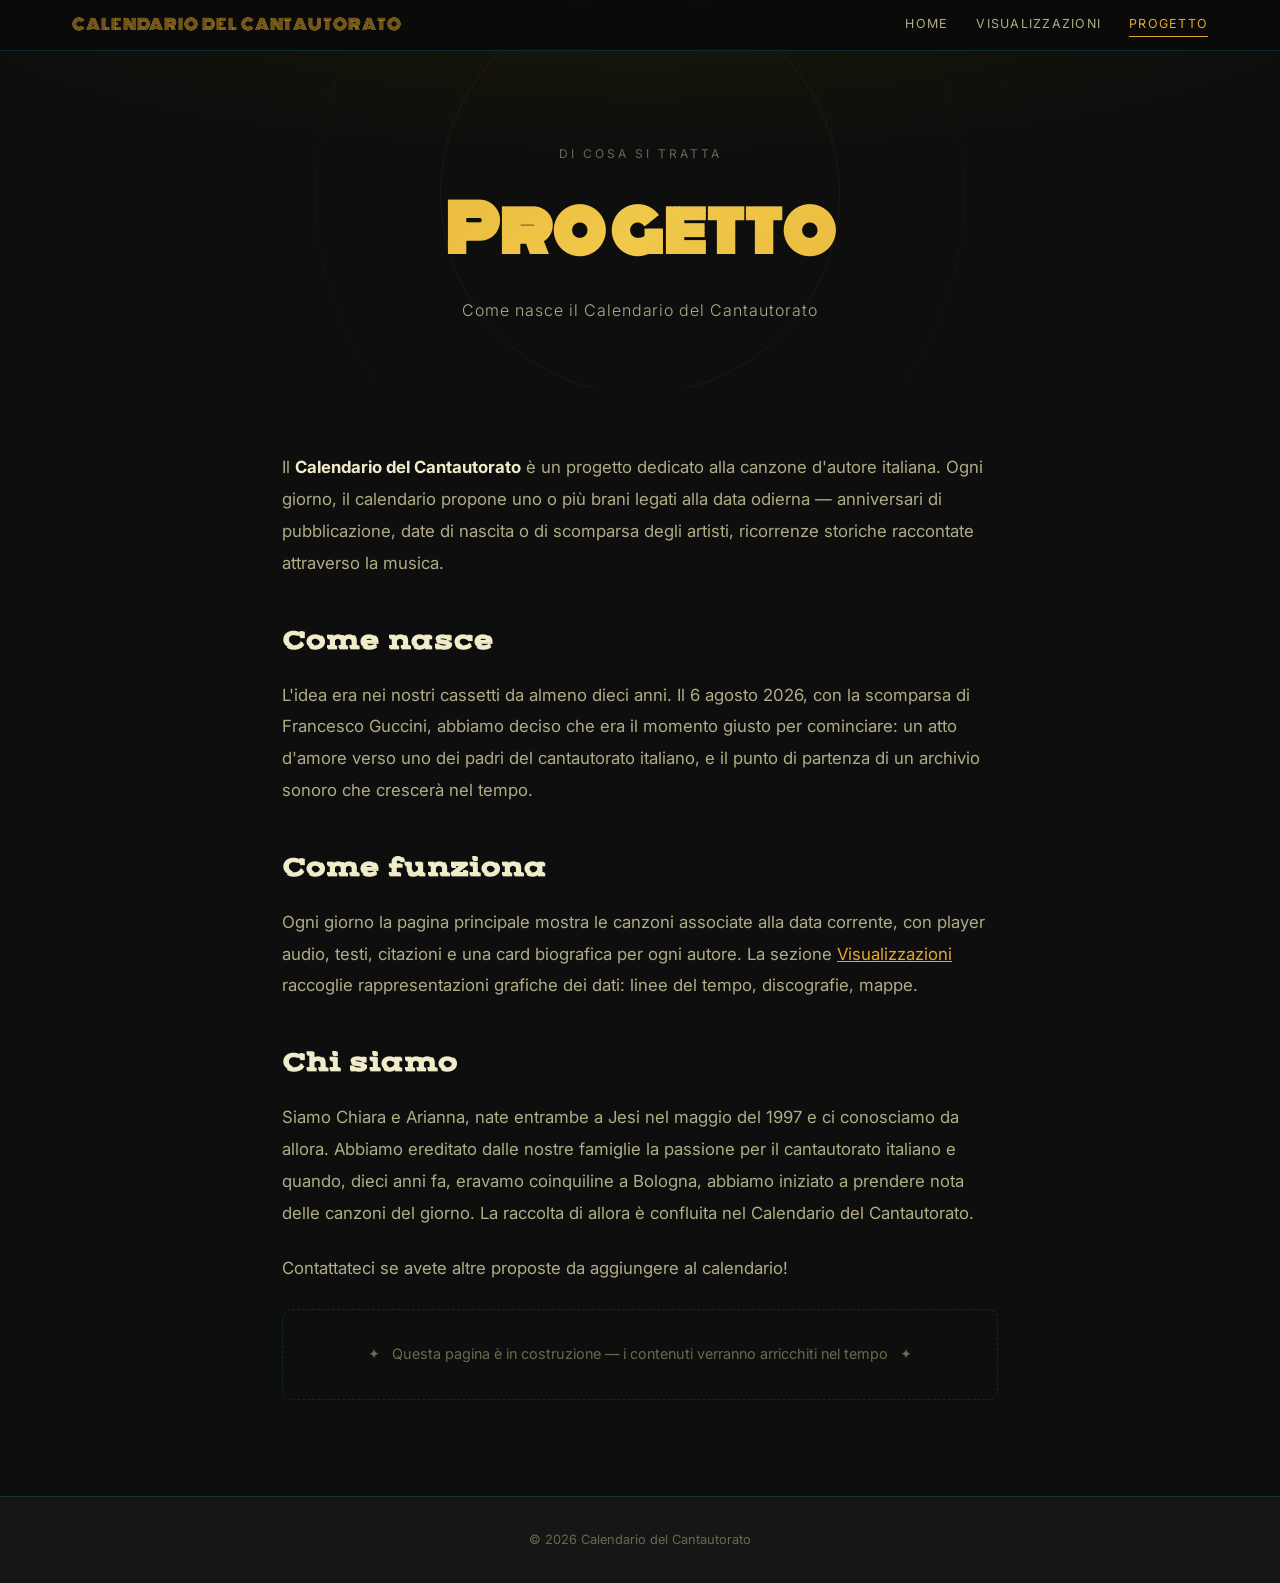
==== about.html @ c232b2f2 "update" ====
<!DOCTYPE html>
<html lang="it">
<head>
  <meta charset="UTF-8">
  <meta name="viewport" content="width=device-width, initial-scale=1.0">
  <title>Progetto — Calendario del Cantautorato</title>
  <link rel="preconnect" href="https://fonts.googleapis.com">
  <link rel="preconnect" href="https://fonts.gstatic.com" crossorigin>
  <link href="https://fonts.googleapis.com/css2?family=Playfair+Display:ital,wght@0,400;0,700;0,900;1,400&family=Inter:wght@300;400;500;600&display=swap" rel="stylesheet">
  <link rel="stylesheet" href="style.css">
</head>
<body>

  <!-- HEADER sempre visibile nelle pagine secondarie -->
  <header class="site-header site-header--static" id="site-header">
    <div class="header-inner">
      <a href="index.html" class="header-logo">Calendario del Cantautorato</a>
      <nav class="header-nav" aria-label="Navigazione principale">
        <a href="index.html" class="nav-link">Home</a>
        <a href="visualizzazioni.html" class="nav-link">Visualizzazioni</a>
        <a href="about.html" class="nav-link nav-link--active">Progetto</a>
      </nav>
    </div>
  </header>

  <!-- HERO compatto -->
  <section class="page-hero" aria-label="Intestazione pagina">
    <div class="page-hero__rings hero-rings" aria-hidden="true">
      <div class="ring ring--1"></div>
      <div class="ring ring--2"></div>
    </div>
    <p class="page-hero__eyebrow">Di cosa si tratta</p>
    <h1 class="page-hero__title">Progetto</h1>
    <p class="page-hero__sub">Come nasce il Calendario del Cantautorato</p>
  </section>

  <!-- CONTENUTO -->
  <main>
    <div class="about-section">

      <p>
        Il <strong style="color:var(--text)">Calendario del Cantautorato</strong> è un progetto dedicato alla canzone d'autore italiana.
        Ogni giorno, il calendario propone uno o più brani legati alla data odierna —
        anniversari di pubblicazione, date di nascita o di scomparsa degli artisti,
        ricorrenze storiche raccontate attraverso la musica.
      </p>

      <h2>Come nasce</h2>
      <p>
        L'idea era nei nostri cassetti da almeno dieci anni.
        Il 6 agosto 2026, con la scomparsa di Francesco Guccini, abbiamo deciso che era il momento giusto
        per cominciare: un atto d'amore verso uno dei padri del cantautorato italiano,
        e il punto di partenza di un archivio sonoro che crescerà nel tempo.
      </p>

      <h2>Come funziona</h2>
      <p>
        Ogni giorno la pagina principale mostra le canzoni associate alla data corrente,
        con player audio, testi, citazioni e una card biografica per ogni autore.
        La sezione <a href="visualizzazioni.html" style="color:var(--gold)">Visualizzazioni</a>
        raccoglie rappresentazioni grafiche dei dati: linee del tempo, discografie, mappe.
      </p>

      <h2>Chi siamo</h2>
      <p>
        Siamo Chiara e Arianna, nate entrambe a Jesi nel maggio del 1997 e ci conosciamo
        da allora. Abbiamo ereditato dalle nostre famiglie la passione per il cantautorato
        italiano e quando, dieci anni fa, eravamo coinquiline a Bologna, abbiamo iniziato
        a prendere nota delle canzoni del giorno. La raccolta di allora è confluita nel
        Calendario del Cantautorato.
      </p>
      <p>
        Contattateci se avete altre proposte da aggiungere al calendario!
      </p>

      <div class="about-placeholder">
        ✦ &nbsp; Questa pagina è in costruzione — i contenuti verranno arricchiti nel tempo &nbsp; ✦
      </div>

    </div>
  </main>

  <!-- FOOTER -->
  <footer class="site-footer">
    <p>© 2026 Calendario del Cantautorato</p>
  </footer>

</body>
</html>
---- style.css ----
/* ============================================================
   CALENDARIO DEL CANTAUTORATO — stylesheet
   ============================================================ */

@import url('https://fonts.googleapis.com/css2?family=Monoton&family=Vast+Shadow&family=Playfair+Display:ital,wght@0,400;0,700;1,400&family=Inter:wght@300;400;500;600&display=swap');

/* ---- PALETTE & TOKENS ---- */
:root {
  /* brand palette */
  --teal:       #058789;
  --dark-olive: #3F4439;
  --mustard:    #E3A72F;
  --orange-red: #D54B1A;
  --cream:      #F0ECC9;

  /* surfaces */
  --bg:         #0e0e0e;
  --bg-surface: #161616;
  --bg-card:    #1e1e1e;

  /* aliases per il codice esistente */
  --gold:       var(--mustard);
  --gold-dim:   rgba(227,167,47,.22);
  --gold-glow:  rgba(227,167,47,.07);
  --amber:      var(--orange-red);

  /* testo */
  --text:       var(--cream);
  --text-2:     #b0ac86;
  --text-3:     #6a6850;

  /* funzionali */
  --red:        var(--orange-red);
  --green:      #1ed760;      /* brand Spotify — invariato */
  --border:     rgba(5,135,137,.28);
  --shadow:     0 8px 40px rgba(0,0,0,.45);
  --font-main:      'Monoton', cursive;         /* titoli super-principali */
  --font-secondary: 'Vast Shadow', serif;       /* titoli secondari        */
  --font-serif:     'Playfair Display', Georgia, serif; /* corsivo/citazioni */
  --font-body:      'Inter', system-ui, sans-serif;

  --radius:     10px;
  --ease-out:   cubic-bezier(.22,1,.36,1);
  --slot-h:     80px;         /* must match SLOT_H in roulette.js */
}

/* ---- RESET ---- */
*, *::before, *::after { box-sizing: border-box; margin: 0; padding: 0; }
html { scroll-behavior: smooth; }

body {
  background: var(--bg);
  color: var(--text);
  font-family: 'Inter', system-ui, sans-serif;
  font-size: 16px;
  line-height: 1.7;
  overflow-x: hidden;
}

/* ============================================================
   SITE HEADER
   ============================================================ */
.site-header {
  position: fixed;
  top: 0; left: 0; right: 0;
  z-index: 100;
  background: rgba(10,10,10,.92);
  backdrop-filter: blur(14px);
  border-bottom: 1px solid var(--border);
  transform: translateY(-100%);
  transition: transform .4s var(--ease-out);
  pointer-events: none;
}
.site-header.visible {
  transform: translateY(0);
  pointer-events: auto;
}
.header-inner {
  max-width: 1200px;
  margin: 0 auto;
  padding: .75rem 2rem;
  display: flex;
  align-items: center;
  justify-content: space-between;
}
.header-logo {
  font-family: var(--font-main);
  font-size: .95rem;
  color: var(--mustard);
  letter-spacing: .06em;
  text-transform: uppercase;
  text-decoration: none;
  white-space: nowrap;
}
.header-date {
  font-size: .8rem;
  color: var(--text-2);
  white-space: nowrap;
}

/* ---- NAV ---- */
.header-nav {
  display: flex;
  align-items: center;
  gap: 1.75rem;
}
.nav-link {
  color: var(--text-2);
  text-decoration: none;
  font-size: .78rem;
  letter-spacing: .1em;
  text-transform: uppercase;
  padding-bottom: 2px;
  border-bottom: 1px solid transparent;
  transition: color .25s, border-color .25s;
}
.nav-link:hover,
.nav-link--active {
  color: var(--mustard);
  border-bottom-color: var(--mustard);
}

/* Header sempre visibile (pagine secondarie) */
.site-header--static {
  transform: translateY(0) !important;
  pointer-events: auto !important;
}

/* ============================================================
   HERO
   ============================================================ */
.hero {
  min-height: 100vh;
  display: flex;
  align-items: center;
  justify-content: center;
  position: relative;
  background: radial-gradient(ellipse 70% 55% at 50% 42%, #1a1a0e 0%, var(--bg) 72%);
  overflow: hidden;
}

/* grain texture anni 70 */
.hero-noise {
  position: absolute;
  inset: 0;
  background-image: url("data:image/svg+xml,%3Csvg viewBox='0 0 200 200' xmlns='http://www.w3.org/2000/svg'%3E%3Cfilter id='n'%3E%3CfeTurbulence type='fractalNoise' baseFrequency='.65' numOctaves='4' stitchTiles='stitch'/%3E%3C/filter%3E%3Crect width='100%25' height='100%25' filter='url(%23n)' opacity='.055'/%3E%3C/svg%3E");
  background-size: 200px 200px;
  pointer-events: none;
}

/* angoli decorativi (quarti di cerchio) */
.hero::before,
.hero::after {
  content: '';
  position: absolute;
  pointer-events: none;
}
.hero::before {
  width: 280px; height: 280px;
  top: -140px; right: -140px;
  border-radius: 50%;
  border: 3px solid rgba(5,135,137,.4);
}
.hero::after {
  width: 200px; height: 200px;
  bottom: -100px; left: -100px;
  border-radius: 50%;
  border: 3px solid rgba(227,167,47,.3);
}

/* ---- SVG archi stile anni 70 ---- */
.hero-decor {
  position: absolute;
  inset: 0;
  width: 100%; height: 100%;
  pointer-events: none;
  overflow: visible;
}

/* wrapper rotante per ogni arco — gestisce solo la rotazione continua */
.hdec-arc-wrap {
  animation: arc-spin-slow 40s linear infinite;
}
.hdec-arc-wrap--1 { animation-duration: 36s; }
.hdec-arc-wrap--2 { animation-duration: 48s; }
.hdec-arc-wrap--3 { animation-duration: 28s; }
.hdec-arc-wrap--4 { animation-duration: 64s; }
.hdec-arc-wrap--5 { animation-duration: 96s; }

@keyframes arc-spin-slow {
  from { transform: translate(450px, 450px) rotate(0deg)   translate(-450px, -450px); }
  to   { transform: translate(450px, 450px) rotate(360deg) translate(-450px, -450px); }
}

/* tutti gli archi: partono invisibili e si "tracciano" — nessun transform CSS (usa SVG attribute) */
.hdec-arc {
  fill: none;
  stroke-dashoffset: var(--arc-len, 9999);
  animation: arc-draw 1.9s var(--ease-out) both;
}

/* Arco 1 — mustard — 240° — r 400 — circ≈2513 — arc≈1675 */
.hdec-arc--1 {
  --arc-len: 1675;
  stroke: var(--mustard);
  stroke-width: 4;
  stroke-dasharray: 1675 838;
  opacity: .5;
  animation-delay: 0s;
}
/* Arco 2 — teal — 180° — r 310 — circ≈1948 — arc≈974 */
.hdec-arc--2 {
  --arc-len: 974;
  stroke: var(--teal);
  stroke-width: 5;
  stroke-dasharray: 974 974;
  opacity: .65;
  animation-delay: .2s;
}
/* Arco 3 — orange-red — 300° — r 215 — circ≈1351 — arc≈1126 */
.hdec-arc--3 {
  --arc-len: 1126;
  stroke: var(--orange-red);
  stroke-width: 6;
  stroke-dasharray: 1126 225;
  opacity: .55;
  animation-delay: .38s;
}
/* Arco 4 — cream — 130° — r 128 — circ≈804 — arc≈290 */
.hdec-arc--4 {
  --arc-len: 290;
  stroke: var(--cream);
  stroke-width: 3;
  stroke-dasharray: 290 514;
  opacity: .4;
  animation-delay: .55s;
}
/* Arco 5 — teal — cerchio completo sottile esterno — r 440 */
.hdec-arc--5 {
  --arc-len: 2765;
  stroke: var(--teal);
  stroke-width: 2;
  stroke-dasharray: 2765 0;
  opacity: .22;
  animation-delay: .1s;
  animation-duration: 2.5s;
}

/* punto centrale */
.hdec-center {
  fill: var(--mustard);
  opacity: 0;
  animation: fade-in .5s var(--ease-out) 1s both;
}

/* raggi radiali — piccole tacche attorno all'anello esterno */
.hdec-spoke {
  stroke: var(--mustard);
  stroke-width: 2.5;
  opacity: 0;
  animation: fade-in .6s var(--ease-out) 1.2s both;
}

/* VINILE: g esterno — solo fade-in, nessun transform */
.hdec-vinyl {
  opacity: 0;
  animation: fade-in .8s var(--ease-out) 1s both;
}

/* g interno — solo rotazione continua, nessuna opacity */
.hdec-vinyl-spin {
  animation: vinyl-spin 24s linear infinite;
}

@keyframes vinyl-spin {
  from { transform: translate(450px, 450px) rotate(0deg)   translate(-450px, -450px); }
  to   { transform: translate(450px, 450px) rotate(360deg) translate(-450px, -450px); }
}

/* Etichetta centrale — compare ma non ruota */
.hdec-vinyl-label {
  opacity: 0;
  animation: fade-in .8s var(--ease-out) 1s both;
}

@keyframes arc-draw {
  from { stroke-dashoffset: var(--arc-len, 9999); }
  to   { stroke-dashoffset: 0; }
}

/* ---- anelli pulsanti (usati anche nelle pagine secondarie) ---- */
.hero-rings { position: absolute; inset: 0; pointer-events: none; }
.ring {
  position: absolute;
  border-radius: 50%;
  border: 1px solid var(--gold-dim);
  top: 50%; left: 50%;
  transform: translate(-50%, -50%);
  animation: ring-pulse 6s ease-in-out infinite;
}
.ring--1 { width: 400px; height: 400px; animation-delay: 0s; }
.ring--2 { width: 650px; height: 650px; animation-delay: 1.5s; opacity: .5; }
.ring--3 { width: 900px; height: 900px; animation-delay: 3s;   opacity: .25; }

@keyframes ring-pulse {
  0%, 100% { opacity: .3; transform: translate(-50%,-50%) scale(1); }
  50%       { opacity: .7; transform: translate(-50%,-50%) scale(1.03); }
}

.hero-content {
  position: relative;
  z-index: 1;
  text-align: center;
  padding: 2rem;
  animation: fade-up .8s var(--ease-out) both;
}

.hero-eyebrow {
  font-size: .8rem;
  letter-spacing: .25em;
  text-transform: uppercase;
  color: var(--text-3);
  margin-bottom: 1.25rem;
}

/* ---- ROULETTE ---- */
.roulette-wrap {
  display: inline-flex;
  align-items: center;
  gap: .5rem;
  margin-bottom: 2rem;
}

.roulette-slot {
  width: 90px;
  height: var(--slot-h);
  position: relative;
  overflow: hidden;
  background: rgba(227,167,47,.05);
  border: 1px solid rgba(227,167,47,.28);
  border-radius: 8px;
  box-shadow: 0 0 24px rgba(227,167,47,.07), inset 0 0 20px rgba(0,0,0,.25);
}
.roulette-slot--month { width: 130px; }
.roulette-slot--year  { width: 110px; }

.slot-mask {
  position: absolute;
  left: 0; right: 0;
  height: 35%;
  z-index: 2;
  pointer-events: none;
}
.slot-mask--top    { top: 0;    background: linear-gradient(to bottom, var(--bg) 0%, transparent 100%); }
.slot-mask--bottom { bottom: 0; background: linear-gradient(to top,   var(--bg) 0%, transparent 100%); }

.roulette-track {
  display: flex;
  flex-direction: column;
  will-change: transform;
}

.slot-item {
  height: var(--slot-h);
  display: flex;
  align-items: center;
  justify-content: center;
  font-family: var(--font-secondary);
  font-size: 2rem;
  font-weight: 700;
  color: var(--mustard);
  text-shadow: 0 0 18px rgba(227,167,47,.4);
  flex-shrink: 0;
  user-select: none;
}

.slot-sep {
  font-size: 2rem;
  color: var(--mustard);
  font-weight: 700;
  opacity: .4;
  line-height: 1;
}

.hero-sub {
  font-size: clamp(.9rem, 2vw, 1.1rem);
  color: var(--text-2);
  letter-spacing: .08em;
  font-weight: 300;
  margin-bottom: 2.5rem;
}

.hero-cta {
  display: inline-flex;
  flex-direction: column;
  align-items: center;
  gap: .6rem;
  color: var(--text-2);
  text-decoration: none;
  font-size: .8rem;
  letter-spacing: .15em;
  text-transform: uppercase;
  transition: color .3s;
}
.hero-cta:hover { color: var(--mustard); }

.cta-arrow {
  display: block;
  width: 22px; height: 22px;
  border-right: 2px solid currentColor;
  border-bottom: 2px solid currentColor;
  transform: rotate(45deg);
  animation: bounce-down 2s ease-in-out infinite;
}

@keyframes bounce-down {
  0%, 100% { transform: rotate(45deg) translateY(0); }
  50%       { transform: rotate(45deg) translateY(6px); }
}

/* ============================================================
   PAGINE SECONDARIE — hero compatto
   ============================================================ */
.page-hero {
  padding: 9rem 2rem 4rem;
  text-align: center;
  background: radial-gradient(ellipse 70% 50% at 50% 0%, #181808 0%, var(--bg) 80%);
  position: relative;
  overflow: hidden;
}
.page-hero__rings {
  position: absolute;
  inset: 0;
  pointer-events: none;
  opacity: .35;
}
.page-hero__rings .ring { animation-duration: 8s; }
.page-hero__eyebrow {
  font-size: .75rem;
  letter-spacing: .25em;
  text-transform: uppercase;
  color: var(--text-3);
  margin-bottom: .75rem;
}
.page-hero__title {
  font-family: var(--font-main);
  font-size: clamp(2.2rem, 5vw, 4rem);
  font-weight: 900;
  background: linear-gradient(135deg, var(--mustard) 0%, #f0c84a 50%, var(--mustard) 100%);
  -webkit-background-clip: text;
  -webkit-text-fill-color: transparent;
  background-clip: text;
  margin-bottom: .75rem;
}
.page-hero__sub {
  color: var(--text-2);
  font-size: 1rem;
  font-weight: 300;
  letter-spacing: .06em;
}

/* ============================================================
   LOADING STATE
   ============================================================ */
.loading-state {
  display: flex;
  flex-direction: column;
  align-items: center;
  justify-content: center;
  min-height: 30vh;
  gap: 1rem;
  color: var(--text-2);
  padding: 4rem 2rem;
}
.spinner {
  width: 38px; height: 38px;
  border: 3px solid rgba(227,167,47,.12);
  border-top-color: var(--mustard);
  border-radius: 50%;
  animation: spin .8s linear infinite;
}
@keyframes spin { to { transform: rotate(360deg); } }

/* ============================================================
   SONG SECTIONS
   ============================================================ */
.song-section {
  min-height: 100vh;
  padding: 6rem 2rem 5rem;
  display: flex;
  align-items: center;
  position: relative;
  border-top: 1px solid var(--border);
}
.song-section:nth-child(even) { background: var(--bg-surface); }

.song-number {
  position: absolute;
  top: 1.5rem; left: 1.5rem;
  font-family: var(--font-secondary);
  font-size: clamp(5rem, 12vw, 10rem);
  font-weight: 900;
  color: rgba(227,167,47,.05);
  line-height: 1;
  user-select: none;
  pointer-events: none;
}

.song-inner {
  max-width: 1200px;
  margin: 0 auto;
  width: 100%;
  display: grid;
  grid-template-columns: 1fr 300px;
  gap: 3rem;
  align-items: start;
}

.song-main {
  display: flex;
  flex-direction: column;
  gap: 2rem;
}

.song-title {
  font-family: var(--font-main);
  font-size: clamp(2rem, 4.5vw, 3.5rem);
  font-weight: 700;
  line-height: 1.15;
  color: var(--text);
  margin-bottom: .4rem;
}

.song-author {
  font-size: 1.05rem;
  color: var(--mustard);
  font-weight: 500;
  letter-spacing: .04em;
}

.song-quote {
  padding: 1.25rem 1.5rem 1.25rem 2rem;
  border-left: 3px solid var(--mustard);
  background: var(--gold-glow);
  border-radius: 0 8px 8px 0;
  position: relative;
}
.song-quote::before {
  content: '\201C';
  position: absolute;
  top: -.6rem; left: .8rem;
  font-size: 4.5rem;
  color: var(--mustard);
  opacity: .2;
  font-family: 'Playfair Display', Georgia, serif;
  line-height: 1;
}
.song-quote p {
  font-style: italic;
  font-size: 1.05rem;
  color: var(--text-2);
  line-height: 1.85;
}

.song-comment {
  font-size: .975rem;
  color: var(--text-2);
  line-height: 1.85;
}

.song-links { display: flex; gap: .75rem; flex-wrap: wrap; }

.song-link {
  display: inline-flex;
  align-items: center;
  gap: .45rem;
  padding: .5rem 1.1rem;
  border-radius: 6px;
  font-size: .8rem;
  font-weight: 500;
  text-decoration: none;
  letter-spacing: .06em;
  transition: background .25s, border-color .25s;
}
.song-link.yt {
  background: rgba(213,75,26,.1);
  color: var(--orange-red);
  border: 1px solid rgba(213,75,26,.25);
}
.song-link.yt:hover {
  background: rgba(213,75,26,.2);
  border-color: rgba(213,75,26,.45);
}
.song-link.sp {
  background: rgba(30,215,96,.08);
  color: var(--green);
  border: 1px solid rgba(30,215,96,.2);
}
.song-link.sp:hover {
  background: rgba(30,215,96,.18);
  border-color: rgba(30,215,96,.4);
}

.song-players { display: flex; flex-direction: column; gap: 1.25rem; }

.youtube-wrap {
  position: relative;
  width: 100%;
  padding-bottom: 56.25%;
  border-radius: var(--radius);
  overflow: hidden;
  background: #000;
  border: 1px solid var(--border);
}
.youtube-wrap iframe,
.youtube-wrap > div {
  position: absolute;
  top: 0; left: 0;
  width: 100% !important;
  height: 100% !important;
}

.spotify-wrap {
  border-radius: var(--radius);
  overflow: hidden;
  border: 1px solid var(--border);
}
.spotify-wrap iframe {
  display: block;
  width: 100%;
  height: 152px;
  border: none;
}

/* ---- author card ---- */
.author-card {
  background: var(--bg-card);
  border: 1px solid var(--border);
  border-radius: var(--radius);
  overflow: hidden;
  position: sticky;
  top: 5rem;
  box-shadow: var(--shadow);
}

.author-photo {
  display: block;
  width: 100%;
  aspect-ratio: 1/1;
  object-fit: cover;
  object-position: top center;
}
.author-photo-placeholder {
  width: 100%;
  aspect-ratio: 1/1;
  display: flex;
  align-items: center;
  justify-content: center;
  font-size: 3.5rem;
  background: linear-gradient(135deg, var(--bg-surface), var(--bg-card));
  color: rgba(227,167,47,.2);
}

.author-info { padding: 1.15rem 1.25rem 1.4rem; }

.author-name {
  font-family: var(--font-secondary);
  font-size: 1.15rem;
  font-weight: 700;
  color: var(--text);
  margin-bottom: .75rem;
  line-height: 1.3;
}

.author-dates { display: flex; flex-direction: column; gap: .35rem; }

.author-date {
  display: flex;
  align-items: baseline;
  gap: .5rem;
  font-size: .8rem;
}
.author-date__label {
  color: var(--text-3);
  text-transform: uppercase;
  letter-spacing: .1em;
  font-size: .7rem;
  min-width: 48px;
}
.author-date__value { color: var(--mustard); }

/* ============================================================
   TIMELINE
   ============================================================ */
.timeline-section {
  padding: 4rem 2rem 6rem;
  max-width: 1300px;
  margin: 0 auto;
}
.timeline-section__title {
  font-family: var(--font-secondary);
  font-size: 1.4rem;
  color: var(--text-2);
  margin-bottom: 3rem;
  padding-bottom: 1rem;
  border-bottom: 1px solid var(--border);
  font-weight: 400;
}

.tl-wrapper { display: flex; flex-direction: column; gap: 0; }

.tl-axis-row {
  display: grid;
  grid-template-columns: var(--tl-label-w, 220px) 1fr;
  align-items: end;
  margin-bottom: .35rem;
}
.tl-axis-row--bottom { margin-top: .35rem; margin-bottom: 0; align-items: start; }
.tl-axis { position: relative; height: 28px; }

.tl-tick {
  position: absolute;
  transform: translateX(-50%);
  font-size: .68rem;
  color: var(--text-3);
  letter-spacing: .04em;
  white-space: nowrap;
  display: flex;
  flex-direction: column;
  align-items: center;
  gap: 3px;
}
.tl-tick::before {
  content: '';
  display: block;
  width: 1px; height: 6px;
  background: var(--text-3);
  opacity: .5;
}
.tl-axis-row--bottom .tl-tick { flex-direction: column-reverse; }
.tl-axis-row--bottom .tl-tick::before { order: -1; }

.tl-row {
  display: grid;
  grid-template-columns: var(--tl-label-w, 220px) 1fr;
  align-items: center;
  padding: .6rem 0;
  border-top: 1px solid rgba(5,135,137,.08);
  cursor: pointer;
  transition: background .2s;
  border-radius: 6px;
}
.tl-row:hover { background: rgba(227,167,47,.05); }

.tl-label {
  display: flex;
  align-items: center;
  gap: .7rem;
  padding-right: 1.25rem;
  min-width: 0;
}
.tl-photo {
  width: 38px; height: 38px;
  border-radius: 50%;
  object-fit: cover;
  object-position: top center;
  border: 1px solid var(--border);
  flex-shrink: 0;
}
.tl-photo-placeholder {
  width: 38px; height: 38px;
  border-radius: 50%;
  background: var(--bg-card);
  border: 1px solid var(--border);
  display: flex;
  align-items: center;
  justify-content: center;
  font-size: .9rem;
  color: var(--text-3);
  flex-shrink: 0;
}
.tl-name {
  font-size: .85rem;
  color: var(--text);
  font-weight: 500;
  line-height: 1.3;
  white-space: nowrap;
  overflow: hidden;
  text-overflow: ellipsis;
}

.tl-track {
  position: relative;
  height: 44px;
  display: flex;
  align-items: center;
}
.tl-track::before {
  content: '';
  position: absolute;
  left: 0; right: 0;
  height: 1px;
  background: rgba(5,135,137,.12);
}
.tl-decade-line {
  position: absolute;
  top: 0; bottom: 0;
  width: 1px;
  background: rgba(5,135,137,.07);
  pointer-events: none;
}

.tl-bar {
  position: absolute;
  height: 10px;
  border-radius: 5px;
  left: var(--tl-start);
  width: var(--tl-width);
  background: linear-gradient(90deg, var(--mustard) 0%, var(--orange-red) 100%);
  box-shadow: 0 0 12px rgba(227,167,47,.22);
  display: flex;
  align-items: center;
  justify-content: space-between;
}
.tl-bar--alive {
  background: linear-gradient(90deg, var(--mustard) 0%, var(--orange-red) 75%, rgba(213,75,26,.15) 100%);
}

.tl-bar-dot {
  width: 12px; height: 12px;
  border-radius: 50%;
  background: var(--bg);
  border: 2px solid var(--mustard);
  flex-shrink: 0;
  position: relative;
  z-index: 1;
}
.tl-bar-dot--end   { border-color: var(--cream); background: var(--orange-red); }
.tl-bar-dot--alive { border-color: var(--teal); background: transparent; border-style: dashed; }

.tl-bar-year {
  position: absolute;
  font-size: .62rem;
  color: var(--text-3);
  white-space: nowrap;
  top: 14px;
}
.tl-bar-year--start { left: 0; }
.tl-bar-year--end   { right: 0; transform: translateX(50%); }

/* ============================================================
   MODAL cantautore
   ============================================================ */
.modal-overlay {
  position: fixed;
  inset: 0;
  background: rgba(0,0,0,.82);
  backdrop-filter: blur(7px);
  z-index: 200;
  display: flex;
  align-items: center;
  justify-content: center;
  padding: 1.5rem;
  opacity: 0;
  pointer-events: none;
  transition: opacity .3s var(--ease-out);
}
.modal-overlay.open { opacity: 1; pointer-events: auto; }

.modal-card {
  background: var(--bg-card);
  border: 1px solid var(--border);
  border-radius: 16px;
  box-shadow: var(--shadow);
  width: 100%;
  max-width: 480px;
  overflow: hidden;
  transform: translateY(24px) scale(.97);
  transition: transform .35s var(--ease-out);
  position: relative;
}
.modal-overlay.open .modal-card { transform: translateY(0) scale(1); }

.modal-close {
  position: absolute;
  top: .9rem; right: .9rem;
  width: 32px; height: 32px;
  border-radius: 50%;
  border: 1px solid var(--border);
  background: rgba(10,10,10,.8);
  color: var(--text-2);
  font-size: 1.1rem;
  cursor: pointer;
  display: flex;
  align-items: center;
  justify-content: center;
  z-index: 1;
  transition: background .2s, color .2s;
}
.modal-close:hover { background: var(--mustard); color: var(--bg); }

.modal-photo {
  width: 100%;
  aspect-ratio: 1 / 1;
  object-fit: cover;
  object-position: top center;
  display: block;
}
.modal-photo-placeholder {
  width: 100%;
  aspect-ratio: 1 / 1;
  background: var(--bg-surface);
  display: flex;
  align-items: center;
  justify-content: center;
  font-size: 3.5rem;
  color: var(--text-3);
}

.modal-body { padding: 1.5rem 1.75rem 2rem; }
.modal-name {
  font-family: var(--font-secondary);
  font-size: 1.7rem;
  font-weight: 700;
  color: var(--text);
  margin-bottom: 1rem;
  line-height: 1.2;
}
.modal-meta { display: flex; flex-direction: column; gap: .5rem; }
.modal-meta-row { display: flex; align-items: baseline; gap: .75rem; font-size: .875rem; }
.modal-meta-label {
  color: var(--text-3);
  text-transform: uppercase;
  font-size: .7rem;
  letter-spacing: .1em;
  min-width: 58px;
}
.modal-meta-value { color: var(--mustard); }

/* ============================================================
   ABOUT
   ============================================================ */
.about-section { max-width: 780px; margin: 0 auto; padding: 4rem 2rem 6rem; }
.about-section p {
  color: var(--text-2);
  line-height: 1.9;
  font-size: 1.05rem;
  margin-bottom: 1.5rem;
}
.about-section h2 {
  font-family: var(--font-secondary);
  font-size: 1.6rem;
  color: var(--text);
  margin-bottom: 1rem;
  margin-top: 2.5rem;
}
.about-placeholder {
  border: 1px dashed var(--border);
  border-radius: var(--radius);
  padding: 2rem;
  color: var(--text-3);
  font-size: .9rem;
  text-align: center;
  margin-top: 1rem;
}

/* ============================================================
   EMPTY STATE
   ============================================================ */
.empty-state {
  display: flex;
  flex-direction: column;
  align-items: center;
  justify-content: center;
  min-height: 50vh;
  text-align: center;
  padding: 4rem 2rem;
  gap: 1rem;
}
.empty-state__icon { font-size: 4rem; color: var(--text-3); }
.empty-state__title {
  font-family: var(--font-secondary);
  font-size: 1.75rem;
  color: var(--text-2);
}
.empty-state__desc { color: var(--text-3); line-height: 1.8; }

/* ============================================================
   FOOTER
   ============================================================ */
.site-footer {
  padding: 2rem;
  text-align: center;
  color: var(--text-3);
  font-size: .8rem;
  border-top: 1px solid var(--border);
  background: var(--bg-surface);
}

/* ============================================================
   SCROLLYTELLING
   ============================================================ */
.sr, .sr-left, .sr-right {
  opacity: 0;
  transition: opacity .7s var(--ease-out), transform .7s var(--ease-out);
}
.sr       { transform: translateY(36px); }
.sr-left  { transform: translateX(-36px); }
.sr-right { transform: translateX(36px); }
.sr.in, .sr-left.in, .sr-right.in { opacity: 1; transform: none; }

.stagger > * {
  opacity: 0;
  transform: translateY(18px);
  transition: opacity .5s var(--ease-out), transform .5s var(--ease-out);
}
.stagger.in > * { opacity: 1; transform: none; }
.stagger.in > *:nth-child(1) { transition-delay: 0s; }
.stagger.in > *:nth-child(2) { transition-delay: .1s; }
.stagger.in > *:nth-child(3) { transition-delay: .2s; }
.stagger.in > *:nth-child(4) { transition-delay: .3s; }
.stagger.in > *:nth-child(5) { transition-delay: .4s; }
.stagger.in > *:nth-child(6) { transition-delay: .5s; }

.song-section .song-header  { transition-delay: 0s; }
.song-section .song-quote   { transition-delay: .1s; }
.song-section .song-comment { transition-delay: .2s; }
.song-section .song-links   { transition-delay: .3s; }
.song-section .song-players { transition-delay: .4s; }
.song-section .author-card  { transition-delay: .15s; }

/* ============================================================
   ANIMAZIONI GLOBALI
   ============================================================ */
@keyframes fade-up {
  from { opacity: 0; transform: translateY(30px); }
  to   { opacity: 1; transform: translateY(0); }
}
@keyframes fade-in {
  from { opacity: 0; }
  to   { opacity: 1; }
}

/* ============================================================
   UTILITY
   ============================================================ */
.hidden { display: none !important; }

/* ============================================================
   RESPONSIVE
   ============================================================ */
/* ---- header responsive ---- */
@media (max-width: 780px) {
  .header-inner {
    flex-wrap: wrap;
    gap: .5rem;
  }
  .header-logo {
    font-size: .75rem;
    letter-spacing: .03em;
  }
  .header-nav { gap: 1.1rem; }
  .nav-link   { font-size: .72rem; letter-spacing: .06em; }
  .header-date { display: none; }
}

@media (max-width: 480px) {
  .header-inner { padding: .6rem 1rem; }
  .header-logo  { font-size: .65rem; }
  .header-nav   { gap: .75rem; }
  .nav-link     { font-size: .68rem; }
}

@media (max-width: 900px) {
  .song-inner { grid-template-columns: 1fr; }
  .song-sidebar { order: -1; }
  .author-card {
    position: static;
    display: grid;
    grid-template-columns: 140px 1fr;
  }
  .author-photo,
  .author-photo-placeholder { aspect-ratio: auto; height: 140px; }
}

@media (max-width: 700px) {
  :root { --tl-label-w: 160px; }
  .tl-axis-row { grid-template-columns: var(--tl-label-w, 160px) 1fr; }
  .tl-row      { grid-template-columns: var(--tl-label-w, 160px) 1fr; }
  .tl-name     { font-size: .78rem; }
}

@media (max-width: 600px) {
  .roulette-slot        { width: 72px; }
  .roulette-slot--month { width: 100px; }
  .roulette-slot--year  { width: 90px; }
  .slot-item            { font-size: 1.5rem; }
  .song-section         { padding: 3.5rem 1rem 3rem; }
  .author-card          { grid-template-columns: 1fr; }
  .author-photo,
  .author-photo-placeholder { height: auto; aspect-ratio: 16/7; }
}

@media (max-width: 500px) {
  :root { --tl-label-w: 130px; }
  .tl-photo, .tl-photo-placeholder { width: 28px; height: 28px; font-size: .7rem; }
  .tl-name { font-size: .72rem; }
}
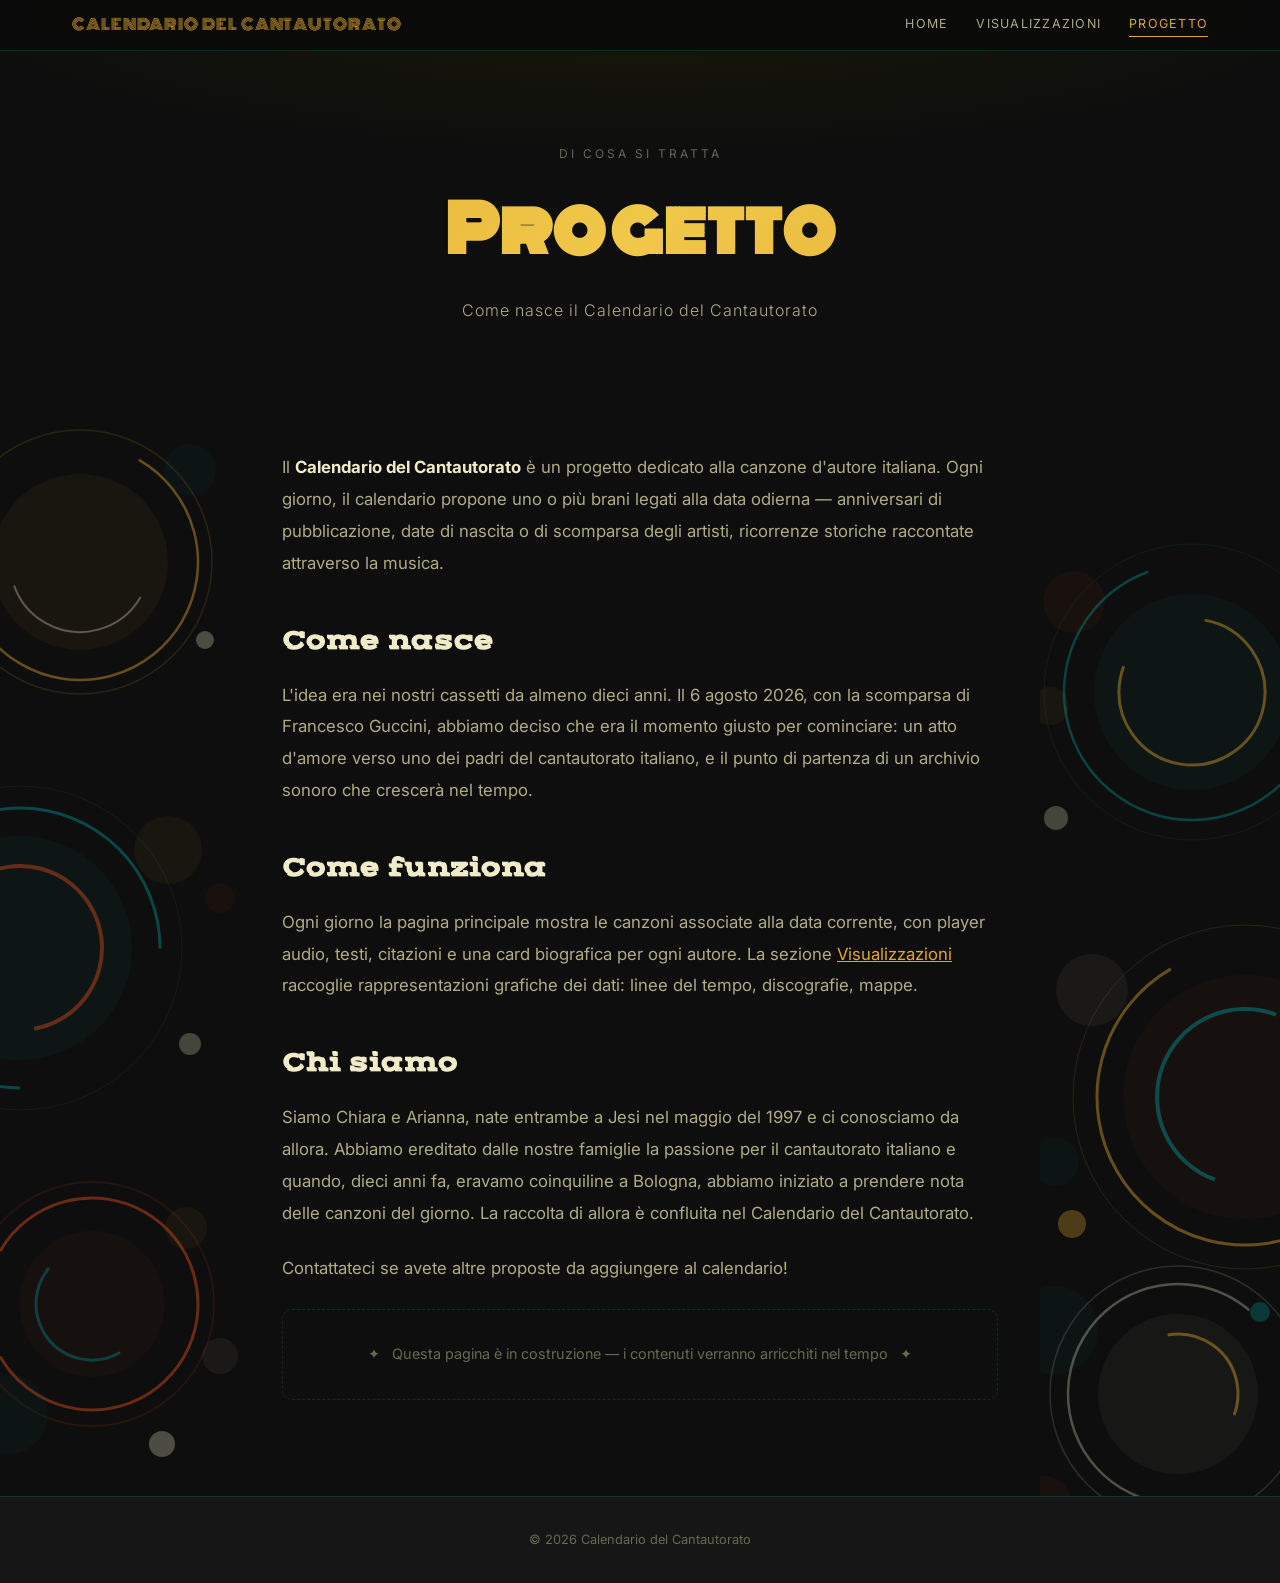
==== commit b980e83c: "update" ====
--- a/about.html
+++ b/about.html
@@ -25,10 +25,7 @@
 
   <!-- HERO compatto -->
   <section class="page-hero" aria-label="Intestazione pagina">
-    <div class="page-hero__rings hero-rings" aria-hidden="true">
-      <div class="ring ring--1"></div>
-      <div class="ring ring--2"></div>
-    </div>
+
     <p class="page-hero__eyebrow">Di cosa si tratta</p>
     <h1 class="page-hero__title">Progetto</h1>
     <p class="page-hero__sub">Come nasce il Calendario del Cantautorato</p>
@@ -36,6 +33,108 @@
 
   <!-- CONTENUTO -->
   <main>
+
+    <!-- Decorazione laterale sinistra -->
+    <div class="side-decor side-decor--left" aria-hidden="true">
+
+      <!-- Cluster L1 — mustard/cream -->
+      <svg class="sd-node" style="top:3%; animation-delay:.2s" viewBox="0 0 240 320" xmlns="http://www.w3.org/2000/svg">
+        <circle cx="80" cy="140" r="88"  class="sd-fill sd-fill--mu"/>
+        <circle cx="80" cy="140" r="132" class="sd-ring" stroke="var(--mustard)" stroke-width="1.5"/>
+        <g class="sd-wrap sd-wrap--a">
+          <circle cx="80" cy="140" r="118" class="sd-arc" stroke="var(--mustard)" stroke-width="2.5" stroke-dasharray="494 247" transform="rotate(-60,80,140)" opacity=".42"/>
+        </g>
+        <g class="sd-wrap sd-wrap--b">
+          <circle cx="80" cy="140" r="70"  class="sd-arc" stroke="var(--cream)"   stroke-width="2"   stroke-dasharray="159 281" transform="rotate(30,80,140)"  opacity=".32"/>
+        </g>
+        <circle cx="190" cy="48"  r="26" class="sd-fill sd-fill--ac" fill="var(--teal)"/>
+        <circle cx="205" cy="218" r="9"  fill="var(--cream)" opacity=".28"/>
+      </svg>
+
+      <!-- Cluster L2 — teal/orange-red -->
+      <svg class="sd-node" style="top:37%; animation-delay:.5s" viewBox="0 0 240 320" xmlns="http://www.w3.org/2000/svg">
+        <circle cx="20"  cy="150" r="112" class="sd-fill sd-fill--tl"/>
+        <circle cx="20"  cy="150" r="162" class="sd-ring" stroke="var(--teal)" stroke-width="1"/>
+        <g class="sd-wrap sd-wrap--c">
+          <circle cx="20"  cy="150" r="140" class="sd-arc" stroke="var(--teal)"       stroke-width="3"   stroke-dasharray="660 220" transform="rotate(90,20,150)"   opacity=".48"/>
+        </g>
+        <g class="sd-wrap sd-wrap--d">
+          <circle cx="20"  cy="150" r="82"  class="sd-arc" stroke="var(--orange-red)" stroke-width="4"   stroke-dasharray="286 229" transform="rotate(-120,20,150)" opacity=".44"/>
+        </g>
+        <circle cx="168" cy="52"  r="34" class="sd-fill sd-fill--ac" fill="var(--mustard)"/>
+        <circle cx="190" cy="246" r="11" fill="var(--cream)" opacity=".25"/>
+        <circle cx="220" cy="100" r="15" class="sd-fill sd-fill--ac" fill="var(--orange-red)"/>
+      </svg>
+
+      <!-- Cluster L3 — orange-red/teal + nuclei multipli -->
+      <svg class="sd-node" style="top:72%; animation-delay:.8s" viewBox="0 0 240 320" xmlns="http://www.w3.org/2000/svg">
+        <circle cx="92"  cy="118" r="73"  class="sd-fill sd-fill--or"/>
+        <circle cx="8"   cy="228" r="40"  class="sd-fill sd-fill--ac" fill="var(--teal)"/>
+        <circle cx="186" cy="42"  r="21"  class="sd-fill sd-fill--ac" fill="var(--mustard)"/>
+        <circle cx="92"  cy="118" r="122" class="sd-ring" stroke="var(--orange-red)" stroke-width="1.5"/>
+        <g class="sd-wrap sd-wrap--e">
+          <circle cx="92"  cy="118" r="106" class="sd-arc" stroke="var(--orange-red)" stroke-width="3" stroke-dasharray="555 111" transform="rotate(-150,92,118)" opacity=".46"/>
+        </g>
+        <g class="sd-wrap sd-wrap--f">
+          <circle cx="92"  cy="118" r="56"  class="sd-arc" stroke="var(--teal)"       stroke-width="3" stroke-dasharray="156 196" transform="rotate(60,92,118)"   opacity=".4"/>
+        </g>
+        <circle cx="162" cy="258" r="13" fill="var(--cream)" opacity=".28"/>
+        <circle cx="220" cy="170" r="18" class="sd-fill sd-fill--ac" fill="var(--cream)"/>
+      </svg>
+
+    </div>
+
+    <!-- Decorazione laterale destra -->
+    <div class="side-decor side-decor--right" aria-hidden="true">
+
+      <!-- Cluster R1 — teal/mustard -->
+      <svg class="sd-node" style="top:16%; animation-delay:.3s" viewBox="0 0 240 320" xmlns="http://www.w3.org/2000/svg">
+        <circle cx="152" cy="126" r="98"  class="sd-fill sd-fill--tl"/>
+        <circle cx="152" cy="126" r="148" class="sd-ring" stroke="var(--teal)" stroke-width="1"/>
+        <g class="sd-wrap sd-wrap--b">
+          <circle cx="152" cy="126" r="128" class="sd-arc" stroke="var(--teal)"    stroke-width="2.5" stroke-dasharray="469 335" transform="rotate(40,152,126)"  opacity=".44"/>
+        </g>
+        <g class="sd-wrap sd-wrap--a">
+          <circle cx="152" cy="126" r="73"  class="sd-arc" stroke="var(--mustard)" stroke-width="3"   stroke-dasharray="357 102" transform="rotate(-80,152,126)" opacity=".42"/>
+        </g>
+        <circle cx="34"  cy="36"  r="31" class="sd-fill sd-fill--ac" fill="var(--orange-red)"/>
+        <circle cx="16"  cy="252" r="12" fill="var(--cream)" opacity=".25"/>
+        <circle cx="10"  cy="140" r="19" class="sd-fill sd-fill--ac" fill="var(--mustard)"/>
+      </svg>
+
+      <!-- Cluster R2 — mustard/orange-red + nuclei multipli -->
+      <svg class="sd-node" style="top:50%; animation-delay:.6s" viewBox="0 0 240 320" xmlns="http://www.w3.org/2000/svg">
+        <circle cx="205" cy="155" r="122" class="sd-fill sd-fill--or"/>
+        <circle cx="52"  cy="48"  r="36"  class="sd-fill sd-fill--ac" fill="var(--cream)"/>
+        <circle cx="15"  cy="220" r="24"  class="sd-fill sd-fill--ac" fill="var(--teal)"/>
+        <circle cx="205" cy="155" r="172" class="sd-ring" stroke="var(--mustard)" stroke-width="1"/>
+        <g class="sd-wrap sd-wrap--c">
+          <circle cx="205" cy="155" r="148" class="sd-arc" stroke="var(--mustard)" stroke-width="3"   stroke-dasharray="697 233" transform="rotate(-30,205,155)"  opacity=".42"/>
+        </g>
+        <g class="sd-wrap sd-wrap--d">
+          <circle cx="205" cy="155" r="88"  class="sd-arc" stroke="var(--teal)"    stroke-width="4"   stroke-dasharray="277 277" transform="rotate(110,205,155)"  opacity=".5"/>
+        </g>
+        <circle cx="32"  cy="282" r="14" fill="var(--mustard)" opacity=".3"/>
+      </svg>
+
+      <!-- Cluster R3 — cream/mustard -->
+      <svg class="sd-node" style="top:78%; animation-delay:.9s" viewBox="0 0 240 320" xmlns="http://www.w3.org/2000/svg">
+        <circle cx="138" cy="142" r="80"  class="sd-fill sd-fill--cr"/>
+        <circle cx="14"  cy="78"  r="44"  class="sd-fill sd-fill--ac" fill="var(--teal)"/>
+        <circle cx="4"   cy="252" r="28"  class="sd-fill sd-fill--ac" fill="var(--orange-red)"/>
+        <circle cx="138" cy="142" r="128" class="sd-ring" stroke="var(--cream)" stroke-width="1.5"/>
+        <g class="sd-wrap sd-wrap--e">
+          <circle cx="138" cy="142" r="110" class="sd-arc" stroke="var(--cream)"   stroke-width="2.5" stroke-dasharray="461 230" transform="rotate(70,138,142)"   opacity=".3"/>
+        </g>
+        <g class="sd-wrap sd-wrap--f">
+          <circle cx="138" cy="142" r="60"  class="sd-arc" stroke="var(--mustard)" stroke-width="3"   stroke-dasharray="126 251" transform="rotate(-100,138,142)" opacity=".42"/>
+        </g>
+        <circle cx="212" cy="260" r="16" fill="var(--mustard)" opacity=".3"/>
+        <circle cx="220" cy="60"  r="10" fill="var(--teal)"    opacity=".35"/>
+      </svg>
+
+    </div>
+
     <div class="about-section">
 
       <p>
--- a/style.css
+++ b/style.css
@@ -435,6 +435,68 @@
   opacity: .35;
 }
 .page-hero__rings .ring { animation-duration: 8s; }
+
+/* ============================================================
+   DECORAZIONE LATERALE — corpo pagine secondarie
+   ============================================================ */
+main { position: relative; }
+
+.side-decor {
+  position: absolute;
+  top: 0;
+  width: 240px;
+  height: 100%;
+  pointer-events: none;
+  overflow: hidden;
+  z-index: 0;
+}
+.side-decor--left  { left: 0; }
+.side-decor--right { right: 0; }
+
+.sd-node {
+  position: absolute;
+  width: 240px;
+  height: 320px;
+  overflow: visible;
+  opacity: 0;
+  animation: fade-in 1.6s var(--ease-out) both;
+}
+
+/* dischi riempiti */
+.sd-fill { transform-box: fill-box; transform-origin: center; }
+.sd-fill--mu { fill: var(--mustard);    fill-opacity: .05; animation: sd-breathe 10s ease-in-out       infinite; }
+.sd-fill--tl { fill: var(--teal);       fill-opacity: .06; animation: sd-breathe 13s ease-in-out  4s   infinite; }
+.sd-fill--or { fill: var(--orange-red); fill-opacity: .04; animation: sd-breathe 16s ease-in-out  8s   infinite; }
+.sd-fill--cr { fill: var(--cream);      fill-opacity: .04; animation: sd-breathe 11s ease-in-out  2s   infinite; }
+.sd-fill--ac { fill-opacity: .05; }
+
+@keyframes sd-breathe {
+  0%, 100% { transform: scale(1);    fill-opacity: .03; }
+  50%       { transform: scale(1.1); fill-opacity: .09; }
+}
+
+/* anelli sottili */
+.sd-ring { fill: none; opacity: .14; }
+
+/* archi */
+.sd-arc { fill: none; }
+
+/* wrapper rotanti */
+.sd-wrap { transform-box: fill-box; transform-origin: center; }
+.sd-wrap--a { animation: sd-spin 44s linear infinite; }
+.sd-wrap--b { animation: sd-spin 29s linear infinite; }
+.sd-wrap--c { animation: sd-spin 60s linear infinite; }
+.sd-wrap--d { animation: sd-spin 21s linear infinite; }
+.sd-wrap--e { animation: sd-spin 70s linear infinite; }
+.sd-wrap--f { animation: sd-spin 36s linear infinite; }
+
+@keyframes sd-spin {
+  from { transform: rotate(0deg); }
+  to   { transform: rotate(360deg); }
+}
+
+@media (max-width: 1100px) { .side-decor { display: none; } }
+
 .page-hero__eyebrow {
   font-size: .75rem;
   letter-spacing: .25em;
@@ -649,6 +711,7 @@
   aspect-ratio: 1/1;
   object-fit: cover;
   object-position: top center;
+  filter: grayscale(100%);
 }
 .author-photo-placeholder {
   width: 100%;
@@ -766,6 +829,7 @@
   object-position: top center;
   border: 1px solid var(--border);
   flex-shrink: 0;
+  filter: grayscale(100%);
 }
 .tl-photo-placeholder {
   width: 38px; height: 38px;
@@ -905,6 +969,7 @@
   object-fit: cover;
   object-position: top center;
   display: block;
+  filter: grayscale(100%);
 }
 .modal-photo-placeholder {
   width: 100%;
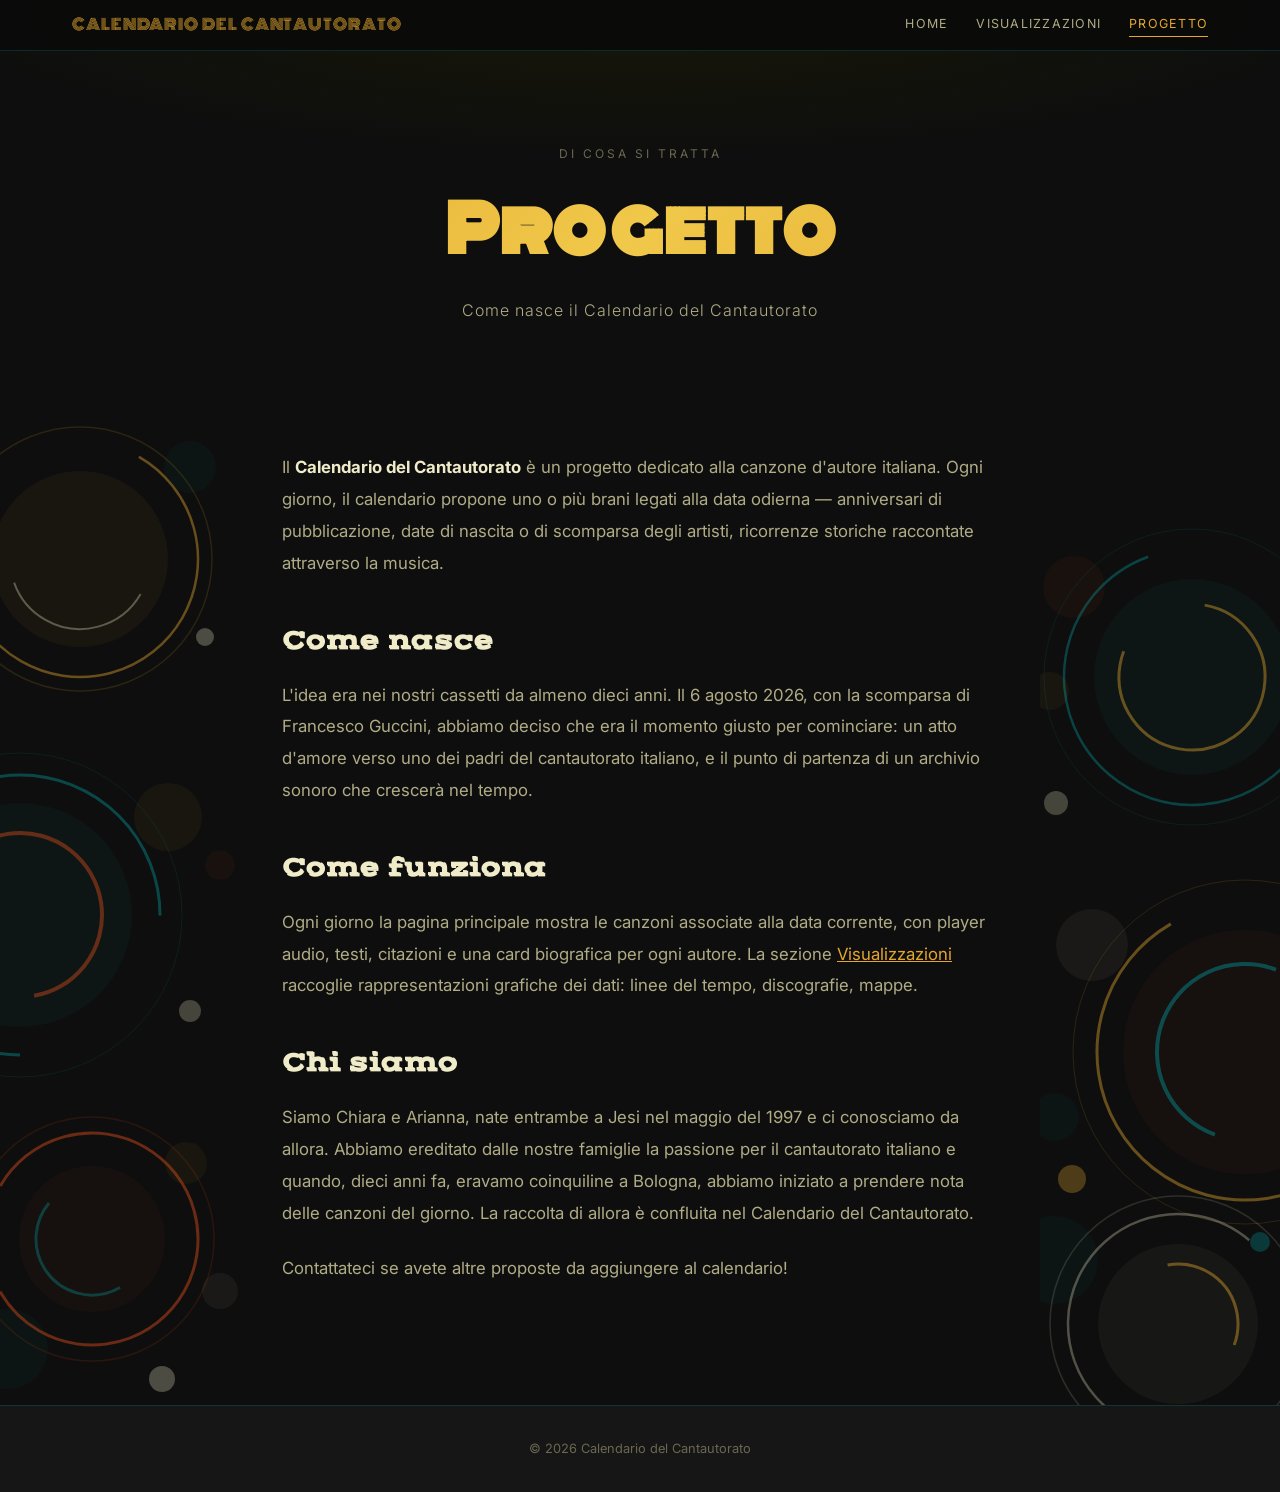
==== commit 10374700: "Update about.html" ====
--- a/about.html
+++ b/about.html
@@ -172,10 +172,6 @@
         Contattateci se avete altre proposte da aggiungere al calendario!
       </p>
 
-      <div class="about-placeholder">
-        ✦ &nbsp; Questa pagina è in costruzione — i contenuti verranno arricchiti nel tempo &nbsp; ✦
-      </div>
-
     </div>
   </main>
 
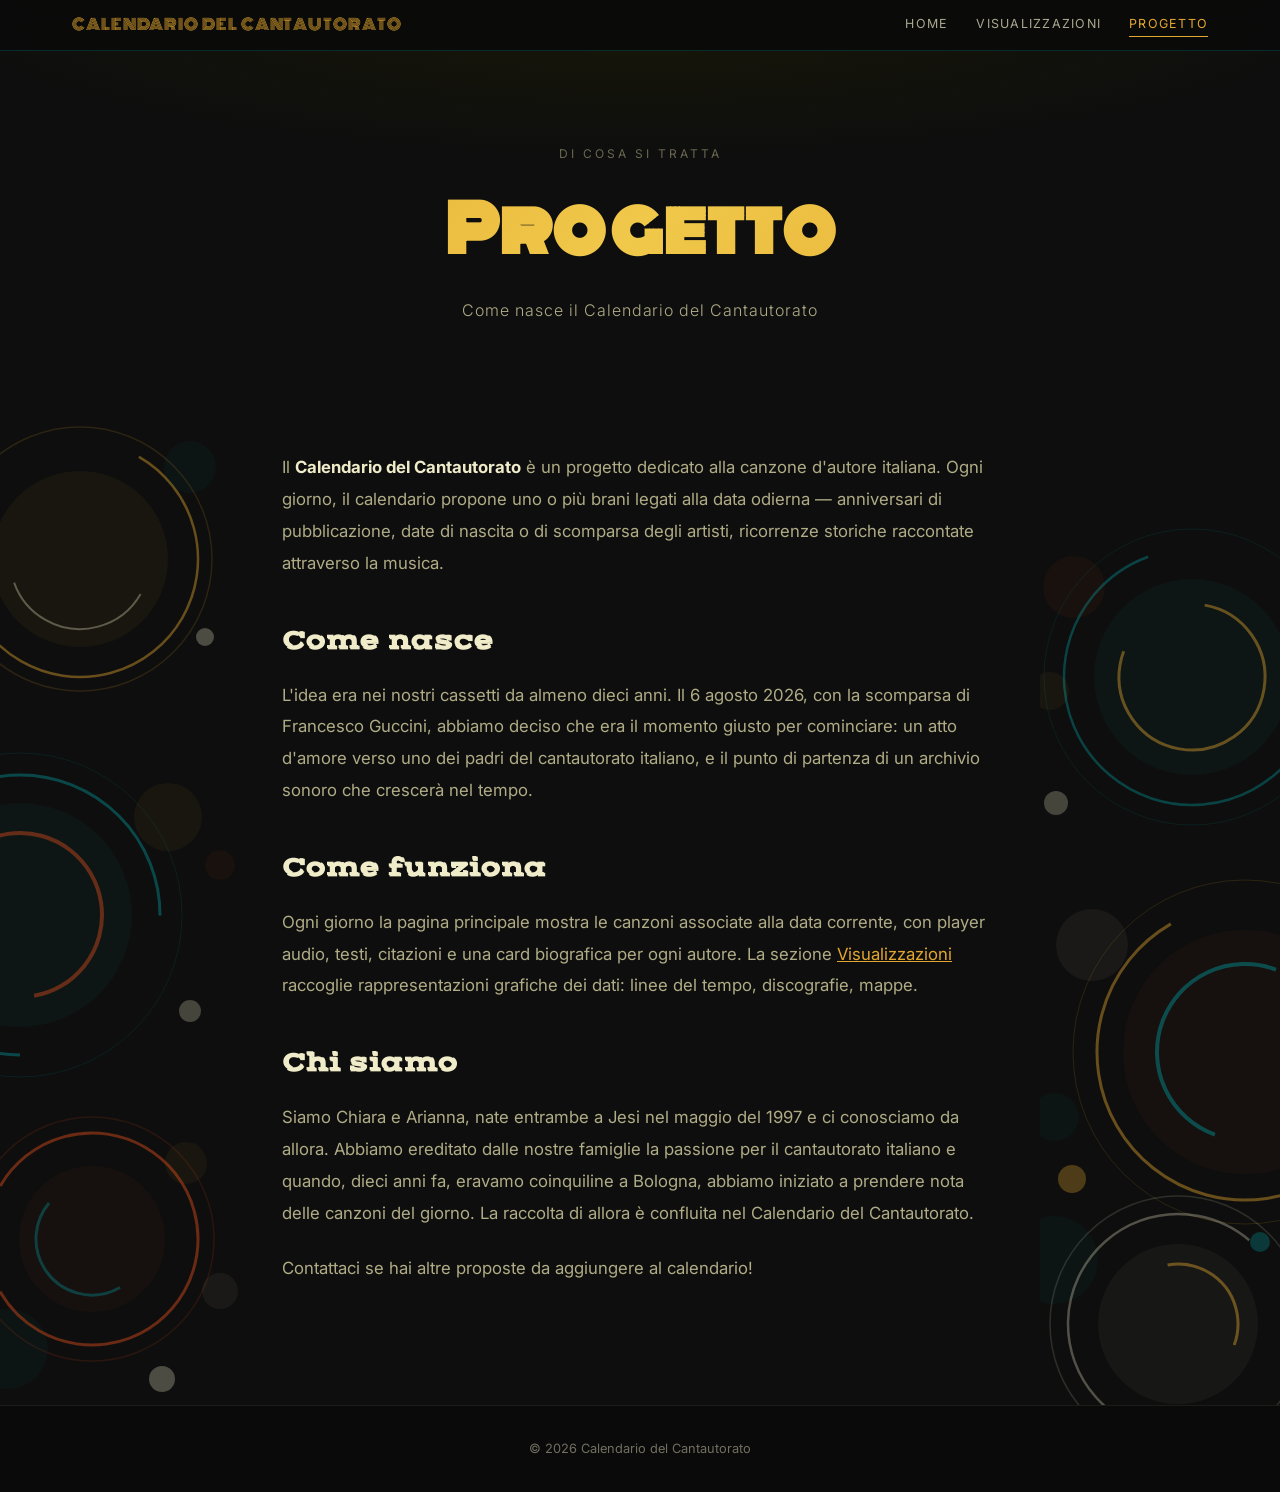
==== commit 33b402d8: "update" ====
--- a/about.html
+++ b/about.html
@@ -169,7 +169,7 @@
         Calendario del Cantautorato.
       </p>
       <p>
-        Contattateci se avete altre proposte da aggiungere al calendario!
+        Contattaci se hai altre proposte da aggiungere al calendario!
       </p>
 
     </div>
--- a/style.css
+++ b/style.css
@@ -16,7 +16,7 @@
   /* surfaces */
   --bg:         #0e0e0e;
   --bg-surface: #161616;
-  --bg-card:    #1e1e1e;
+  --bg-card:    #282828;
 
   /* aliases per il codice esistente */
   --gold:       var(--mustard);
@@ -39,6 +39,7 @@
   --font-serif:     'Playfair Display', Georgia, serif; /* corsivo/citazioni */
   --font-body:      'Inter', system-ui, sans-serif;
 
+  --slot-bg:    rgba(14,14,14,.65);   /* vetro del quadrante: semi-trasparente */
   --radius:     10px;
   --ease-out:   cubic-bezier(.22,1,.36,1);
   --slot-h:     80px;         /* must match SLOT_H in roulette.js */
@@ -86,7 +87,7 @@
 .header-logo {
   font-family: var(--font-main);
   font-size: .95rem;
-  color: var(--mustard);
+  color: #E3A72F;
   letter-spacing: .06em;
   text-transform: uppercase;
   text-decoration: none;
@@ -94,7 +95,7 @@
 }
 .header-date {
   font-size: .8rem;
-  color: var(--text-2);
+  color: rgba(240,236,201,.7);
   white-space: nowrap;
 }
 
@@ -105,7 +106,7 @@
   gap: 1.75rem;
 }
 .nav-link {
-  color: var(--text-2);
+  color: rgba(240,236,201,.7);
   text-decoration: none;
   font-size: .78rem;
   letter-spacing: .1em;
@@ -116,8 +117,8 @@
 }
 .nav-link:hover,
 .nav-link--active {
-  color: var(--mustard);
-  border-bottom-color: var(--mustard);
+  color: #E3A72F;
+  border-bottom-color: #E3A72F;
 }
 
 /* Header sempre visibile (pagine secondarie) */
@@ -310,6 +311,9 @@
 .hero-content {
   position: relative;
   z-index: 1;
+  display: flex;
+  flex-direction: column;
+  align-items: center;
   text-align: center;
   padding: 2rem;
   animation: fade-up .8s var(--ease-out) both;
@@ -327,7 +331,7 @@
 .roulette-wrap {
   display: inline-flex;
   align-items: center;
-  gap: .5rem;
+  gap: 4px;
   margin-bottom: 2rem;
 }
 
@@ -336,10 +340,12 @@
   height: var(--slot-h);
   position: relative;
   overflow: hidden;
-  background: rgba(227,167,47,.05);
-  border: 1px solid rgba(227,167,47,.28);
+  background: var(--slot-bg);
+  backdrop-filter: blur(10px);
+  -webkit-backdrop-filter: blur(10px);
+  border: 2px solid rgba(255,255,255,.6);
   border-radius: 8px;
-  box-shadow: 0 0 24px rgba(227,167,47,.07), inset 0 0 20px rgba(0,0,0,.25);
+  box-shadow: 0 0 0 1px rgba(255,255,255,.15);
 }
 .roulette-slot--month { width: 130px; }
 .roulette-slot--year  { width: 110px; }
@@ -351,8 +357,8 @@
   z-index: 2;
   pointer-events: none;
 }
-.slot-mask--top    { top: 0;    background: linear-gradient(to bottom, var(--bg) 0%, transparent 100%); }
-.slot-mask--bottom { bottom: 0; background: linear-gradient(to top,   var(--bg) 0%, transparent 100%); }
+.slot-mask--top    { top: 0;    background: linear-gradient(to bottom, var(--slot-bg) 0%, transparent 100%); }
+.slot-mask--bottom { bottom: 0; background: linear-gradient(to top,   var(--slot-bg) 0%, transparent 100%); }
 
 .roulette-track {
   display: flex;
@@ -369,7 +375,6 @@
   font-size: 2rem;
   font-weight: 700;
   color: var(--mustard);
-  text-shadow: 0 0 18px rgba(227,167,47,.4);
   flex-shrink: 0;
   user-select: none;
 }
@@ -394,6 +399,7 @@
   display: inline-flex;
   flex-direction: column;
   align-items: center;
+  margin-top: 2.5rem;
   gap: .6rem;
   color: var(--text-2);
   text-decoration: none;
@@ -553,8 +559,12 @@
   align-items: center;
   position: relative;
   border-top: 1px solid var(--border);
-}
-.song-section:nth-child(even) { background: var(--bg-surface); }
+  background: var(--bg-surface);
+}
+.song-section:first-child {
+  border-top: none;
+}
+.song-section:nth-child(even) { background: var(--bg); }
 
 .song-number {
   position: absolute;
@@ -603,7 +613,7 @@
 .song-quote {
   padding: 1.25rem 1.5rem 1.25rem 2rem;
   border-left: 3px solid var(--mustard);
-  background: var(--gold-glow);
+  background: rgba(8,8,6,.82);
   border-radius: 0 8px 8px 0;
   position: relative;
 }
@@ -612,15 +622,15 @@
   position: absolute;
   top: -.6rem; left: .8rem;
   font-size: 4.5rem;
-  color: var(--mustard);
-  opacity: .2;
+  color: #F0ECC9;
+  opacity: .15;
   font-family: 'Playfair Display', Georgia, serif;
   line-height: 1;
 }
 .song-quote p {
   font-style: italic;
   font-size: 1.05rem;
-  color: var(--text-2);
+  color: #F0ECC9;
   line-height: 1.85;
 }
 
@@ -645,22 +655,22 @@
   transition: background .25s, border-color .25s;
 }
 .song-link.yt {
-  background: rgba(213,75,26,.1);
-  color: var(--orange-red);
-  border: 1px solid rgba(213,75,26,.25);
+  background: #1a0a06;
+  color: #ff7a50;
+  border: 1px solid rgba(213,75,26,.5);
 }
 .song-link.yt:hover {
-  background: rgba(213,75,26,.2);
-  border-color: rgba(213,75,26,.45);
+  background: #2e1008;
+  border-color: var(--orange-red);
 }
 .song-link.sp {
-  background: rgba(30,215,96,.08);
+  background: #061a0c;
   color: var(--green);
-  border: 1px solid rgba(30,215,96,.2);
+  border: 1px solid rgba(30,215,96,.4);
 }
 .song-link.sp:hover {
-  background: rgba(30,215,96,.18);
-  border-color: rgba(30,215,96,.4);
+  background: #0d2e18;
+  border-color: var(--green);
 }
 
 .song-players { display: flex; flex-direction: column; gap: 1.25rem; }
@@ -1049,6 +1059,15 @@
   color: var(--text-2);
 }
 .empty-state__desc { color: var(--text-3); line-height: 1.8; }
+.empty-state__contact { color: var(--text-3); font-size: .9rem; }
+.empty-link { color: var(--mustard); text-decoration: underline; }
+.empty-link:hover { color: var(--cream); }
+.empty-state__season-intro {
+  font-family: var(--font-secondary);
+  font-size: 1.25rem;
+  color: var(--text-2);
+  margin-top: 1rem;
+}
 
 /* ============================================================
    FOOTER
@@ -1056,10 +1075,10 @@
 .site-footer {
   padding: 2rem;
   text-align: center;
-  color: var(--text-3);
+  color: rgba(240,236,201,.45);
   font-size: .8rem;
-  border-top: 1px solid var(--border);
-  background: var(--bg-surface);
+  border-top: 1px solid rgba(240,236,201,.08);
+  background: rgba(10,10,10,.92);
 }
 
 /* ============================================================
@@ -1138,14 +1157,19 @@
 
 @media (max-width: 900px) {
   .song-inner { grid-template-columns: 1fr; }
-  .song-sidebar { order: -1; }
   .author-card {
     position: static;
     display: grid;
     grid-template-columns: 140px 1fr;
   }
   .author-photo,
-  .author-photo-placeholder { aspect-ratio: auto; height: 140px; }
+  .author-photo-placeholder { aspect-ratio: 1/1; width: 140px; height: 140px; }
+}
+
+@media (max-width: 780px) {
+  .tl-tick { display: none; }
+  .tl-tick:first-child,
+  .tl-tick:last-child  { display: flex; }
 }
 
 @media (max-width: 700px) {
@@ -1163,7 +1187,7 @@
   .song-section         { padding: 3.5rem 1rem 3rem; }
   .author-card          { grid-template-columns: 1fr; }
   .author-photo,
-  .author-photo-placeholder { height: auto; aspect-ratio: 16/7; }
+  .author-photo-placeholder { width: 100%; height: auto; aspect-ratio: 1/1; }
 }
 
 @media (max-width: 500px) {
